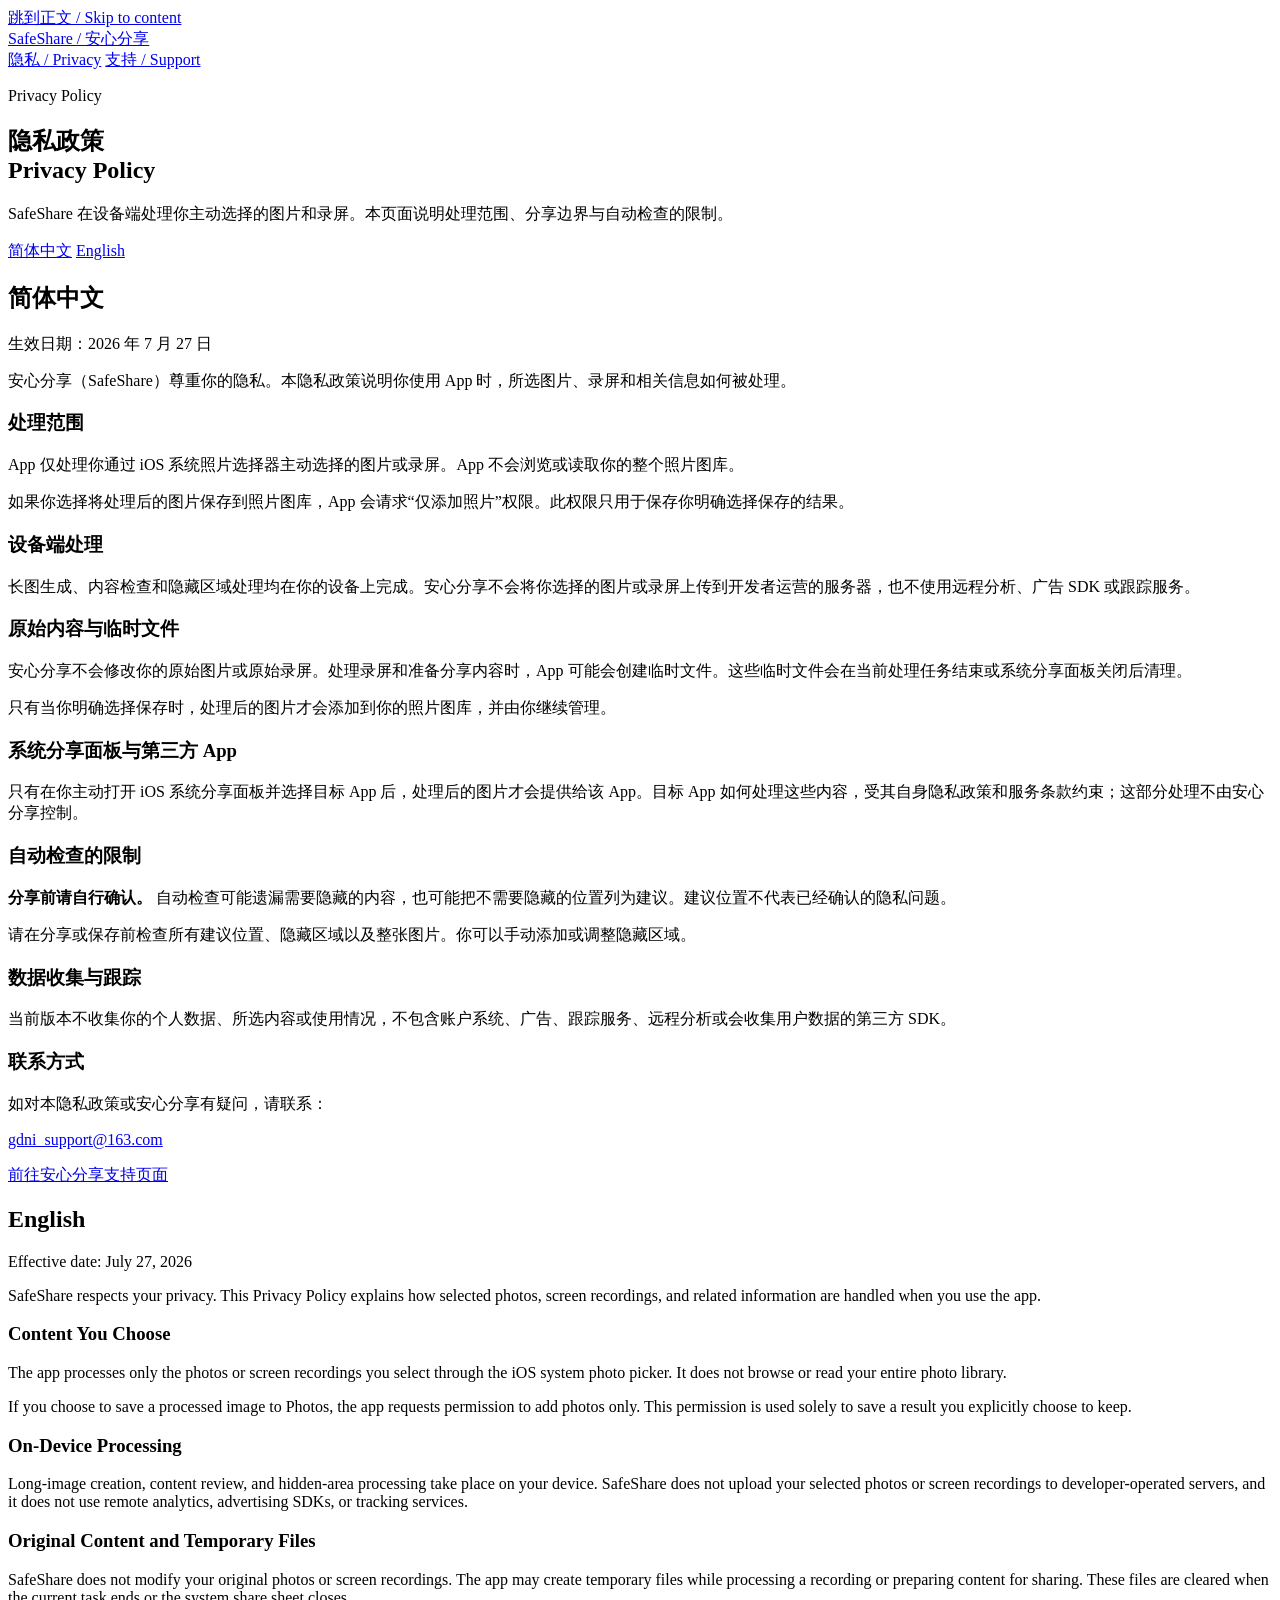
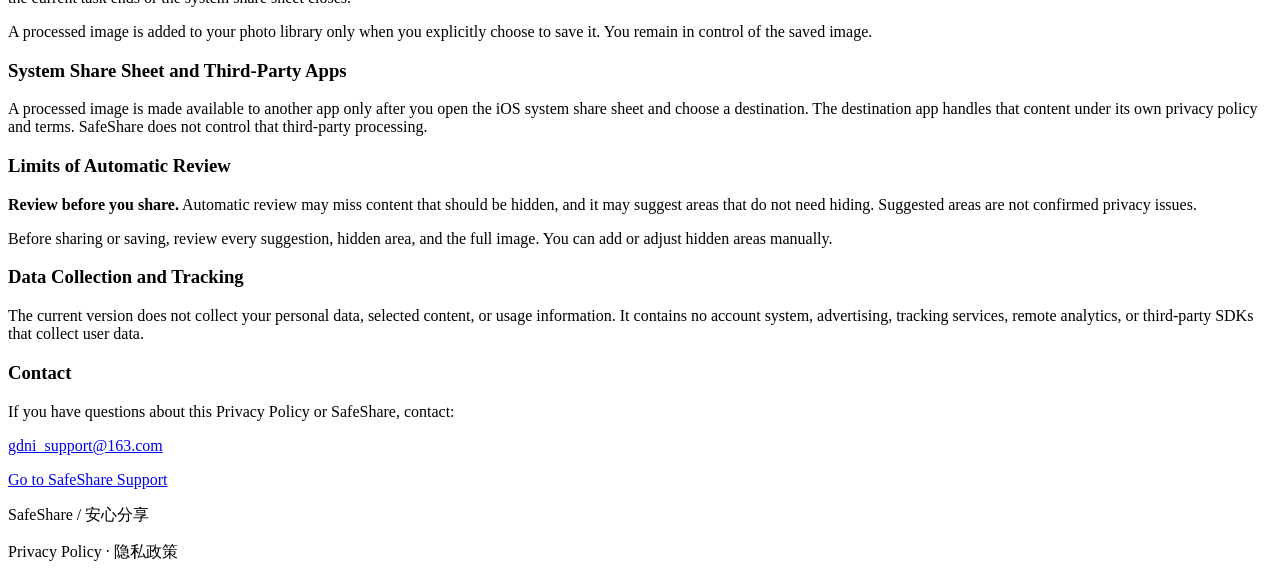
==== privacy.html @ f568a0c2 "Add bilingual privacy policy" ====
<!doctype html>
<html lang="zh-Hans">
  <head>
    <meta charset="utf-8">
    <meta name="viewport" content="width=device-width, initial-scale=1">
    <meta name="description" content="SafeShare / 安心分享隐私政策。了解所选图片与录屏如何在设备端处理。">
    <title>SafeShare Privacy Policy / 安心分享隐私政策</title>
    <link rel="stylesheet" href="assets/site.css">
  </head>
  <body>
    <a class="skip-link" href="#main">跳到正文 / Skip to content</a>
    <header class="site-header">
      <a class="brand" href="index.html">SafeShare / 安心分享</a>
      <nav class="site-nav" aria-label="站点导航 / Site navigation">
        <a href="privacy.html" aria-current="page">隐私 / Privacy</a>
        <a href="support.html">支持 / Support</a>
      </nav>
    </header>

    <main id="main">
      <section class="hero" aria-labelledby="page-title">
        <p class="eyebrow">Privacy Policy</p>
        <h1 id="page-title">隐私政策<br>Privacy Policy</h1>
        <p class="lede">SafeShare 在设备端处理你主动选择的图片和录屏。本页面说明处理范围、分享边界与自动检查的限制。</p>
        <nav class="language-nav" aria-label="选择语言 / Choose a language">
          <a href="#zh-Hans" lang="zh-Hans">简体中文</a>
          <a href="#english" lang="en">English</a>
        </nav>
      </section>

      <article class="document" id="zh-Hans" lang="zh-Hans" aria-labelledby="zh-title">
        <h2 id="zh-title">简体中文</h2>
        <p class="meta">生效日期：2026 年 7 月 27 日</p>

        <p>安心分享（SafeShare）尊重你的隐私。本隐私政策说明你使用 App 时，所选图片、录屏和相关信息如何被处理。</p>

        <h3>处理范围</h3>
        <p>App 仅处理你通过 iOS 系统照片选择器主动选择的图片或录屏。App 不会浏览或读取你的整个照片图库。</p>
        <p>如果你选择将处理后的图片保存到照片图库，App 会请求“仅添加照片”权限。此权限只用于保存你明确选择保存的结果。</p>

        <h3>设备端处理</h3>
        <p>长图生成、内容检查和隐藏区域处理均在你的设备上完成。安心分享不会将你选择的图片或录屏上传到开发者运营的服务器，也不使用远程分析、广告 SDK 或跟踪服务。</p>

        <h3>原始内容与临时文件</h3>
        <p>安心分享不会修改你的原始图片或原始录屏。处理录屏和准备分享内容时，App 可能会创建临时文件。这些临时文件会在当前处理任务结束或系统分享面板关闭后清理。</p>
        <p>只有当你明确选择保存时，处理后的图片才会添加到你的照片图库，并由你继续管理。</p>

        <h3>系统分享面板与第三方 App</h3>
        <p>只有在你主动打开 iOS 系统分享面板并选择目标 App 后，处理后的图片才会提供给该 App。目标 App 如何处理这些内容，受其自身隐私政策和服务条款约束；这部分处理不由安心分享控制。</p>

        <h3>自动检查的限制</h3>
        <div class="notice">
          <strong>分享前请自行确认。</strong> 自动检查可能遗漏需要隐藏的内容，也可能把不需要隐藏的位置列为建议。建议位置不代表已经确认的隐私问题。
        </div>
        <p>请在分享或保存前检查所有建议位置、隐藏区域以及整张图片。你可以手动添加或调整隐藏区域。</p>

        <h3>数据收集与跟踪</h3>
        <p>当前版本不收集你的个人数据、所选内容或使用情况，不包含账户系统、广告、跟踪服务、远程分析或会收集用户数据的第三方 SDK。</p>

        <h3>联系方式</h3>
        <p>如对本隐私政策或安心分享有疑问，请联系：</p>
        <p><a href="mailto:gdni_support@163.com">gdni_support@163.com</a></p>
        <p><a href="support.html#zh-Hans">前往安心分享支持页面</a></p>
      </article>

      <article class="document" id="english" lang="en" aria-labelledby="en-title">
        <h2 id="en-title">English</h2>
        <p class="meta">Effective date: July 27, 2026</p>

        <p>SafeShare respects your privacy. This Privacy Policy explains how selected photos, screen recordings, and related information are handled when you use the app.</p>

        <h3>Content You Choose</h3>
        <p>The app processes only the photos or screen recordings you select through the iOS system photo picker. It does not browse or read your entire photo library.</p>
        <p>If you choose to save a processed image to Photos, the app requests permission to add photos only. This permission is used solely to save a result you explicitly choose to keep.</p>

        <h3>On-Device Processing</h3>
        <p>Long-image creation, content review, and hidden-area processing take place on your device. SafeShare does not upload your selected photos or screen recordings to developer-operated servers, and it does not use remote analytics, advertising SDKs, or tracking services.</p>

        <h3>Original Content and Temporary Files</h3>
        <p>SafeShare does not modify your original photos or screen recordings. The app may create temporary files while processing a recording or preparing content for sharing. These files are cleared when the current task ends or the system share sheet closes.</p>
        <p>A processed image is added to your photo library only when you explicitly choose to save it. You remain in control of the saved image.</p>

        <h3>System Share Sheet and Third-Party Apps</h3>
        <p>A processed image is made available to another app only after you open the iOS system share sheet and choose a destination. The destination app handles that content under its own privacy policy and terms. SafeShare does not control that third-party processing.</p>

        <h3>Limits of Automatic Review</h3>
        <div class="notice">
          <strong>Review before you share.</strong> Automatic review may miss content that should be hidden, and it may suggest areas that do not need hiding. Suggested areas are not confirmed privacy issues.
        </div>
        <p>Before sharing or saving, review every suggestion, hidden area, and the full image. You can add or adjust hidden areas manually.</p>

        <h3>Data Collection and Tracking</h3>
        <p>The current version does not collect your personal data, selected content, or usage information. It contains no account system, advertising, tracking services, remote analytics, or third-party SDKs that collect user data.</p>

        <h3>Contact</h3>
        <p>If you have questions about this Privacy Policy or SafeShare, contact:</p>
        <p><a href="mailto:gdni_support@163.com">gdni_support@163.com</a></p>
        <p><a href="support.html#english">Go to SafeShare Support</a></p>
      </article>
    </main>

    <footer class="site-footer">
      <p>SafeShare / 安心分享</p>
      <p>Privacy Policy · 隐私政策</p>
    </footer>
  </body>
</html>
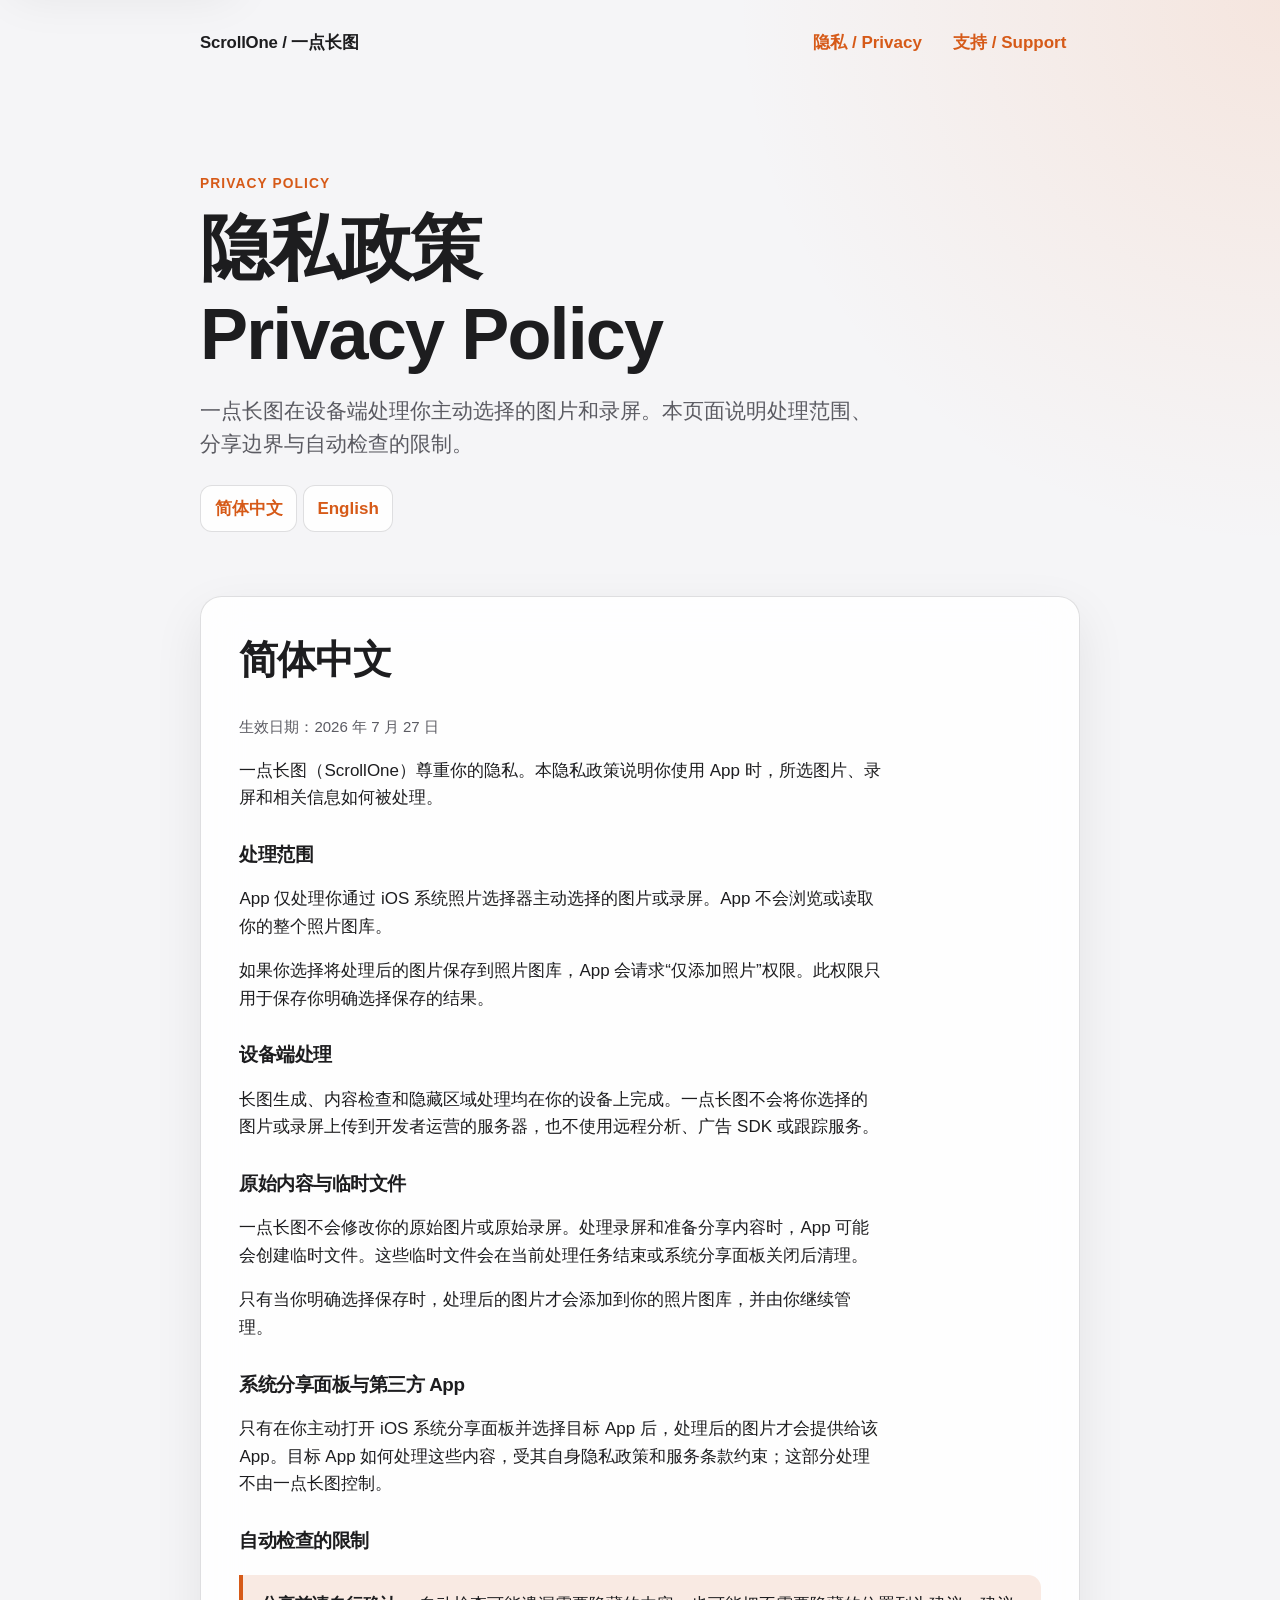
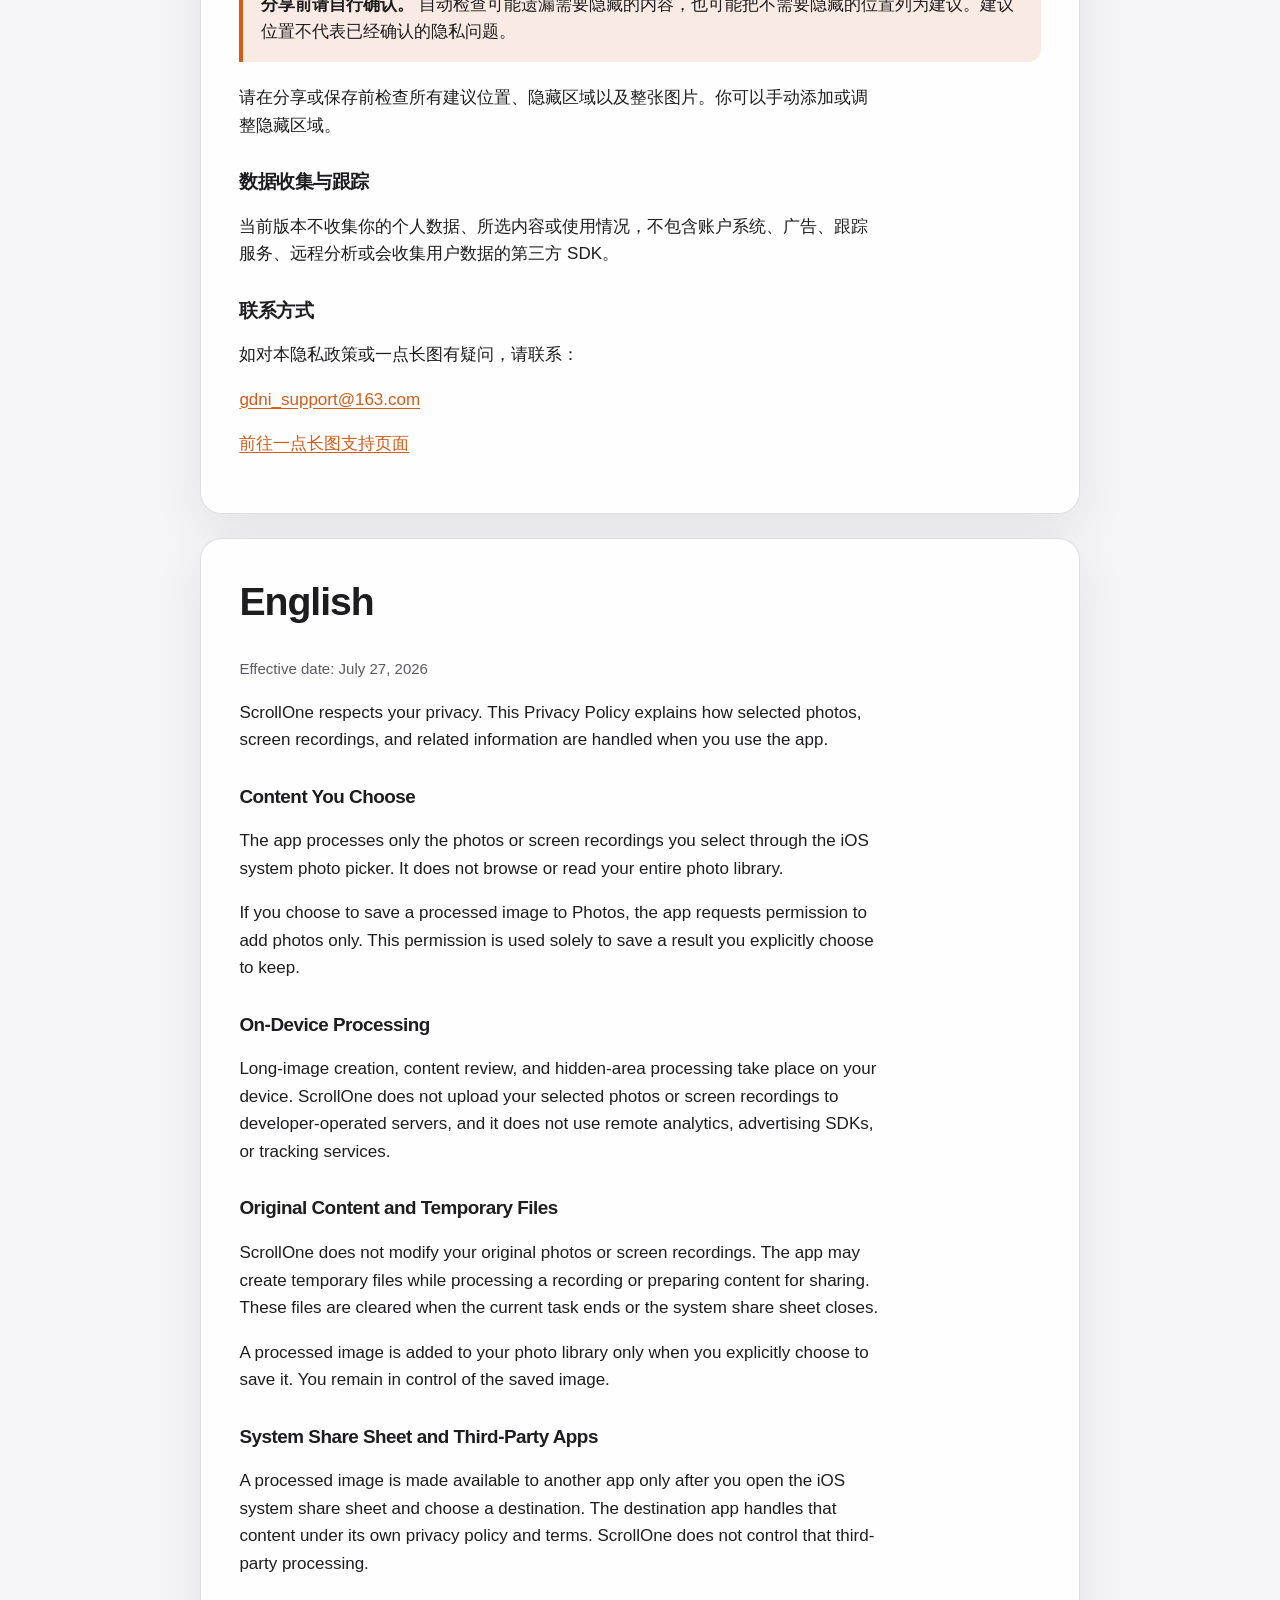
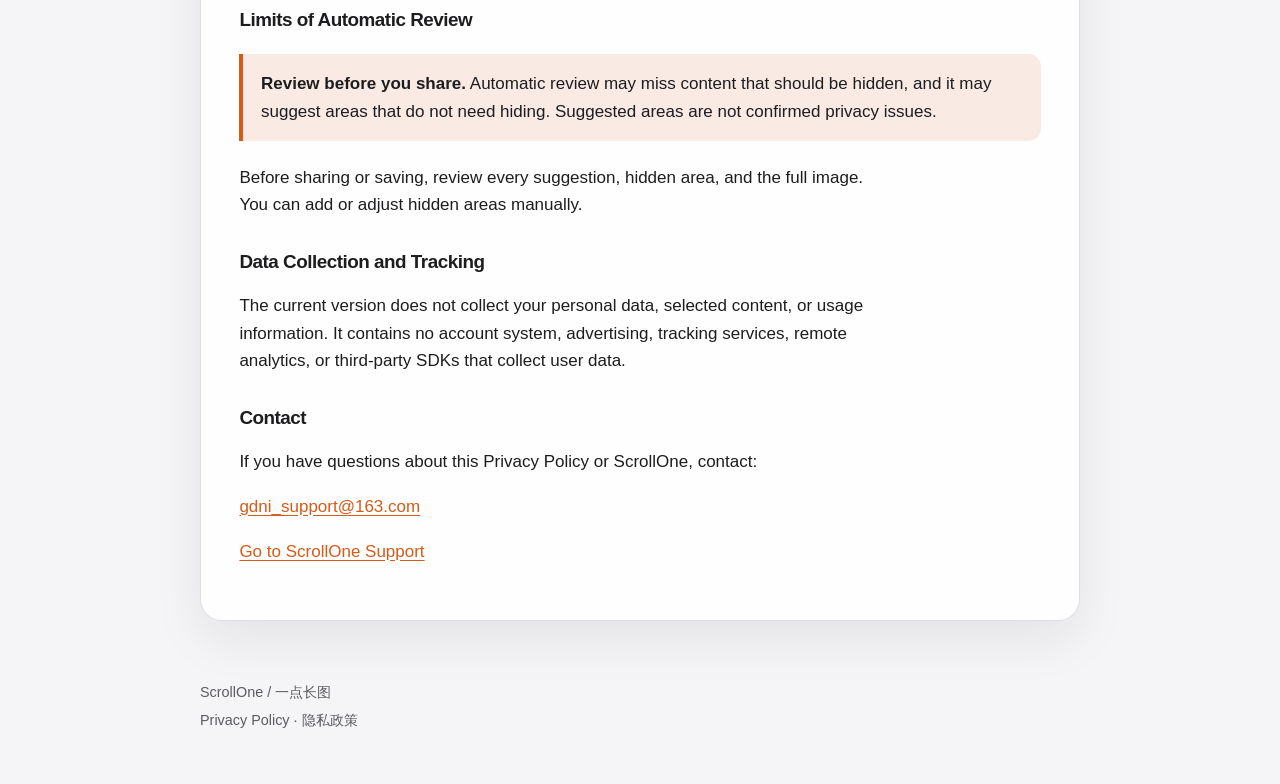
==== commit 5e71be9b: "Migrate public web brand to ScrollOne" ====
--- a/privacy.html
+++ b/privacy.html
@@ -3,14 +3,20 @@
   <head>
     <meta charset="utf-8">
     <meta name="viewport" content="width=device-width, initial-scale=1">
-    <meta name="description" content="SafeShare / 安心分享隐私政策。了解所选图片与录屏如何在设备端处理。">
-    <title>SafeShare Privacy Policy / 安心分享隐私政策</title>
+    <meta name="description" content="ScrollOne / 一点长图隐私政策。了解所选图片与录屏如何在设备端处理。">
+    <meta property="og:type" content="website">
+    <meta property="og:site_name" content="ScrollOne / 一点长图">
+    <meta property="og:title" content="ScrollOne Privacy Policy / 一点长图隐私政策">
+    <meta property="og:description" content="了解一点长图 / ScrollOne 如何在设备端处理你选择的图片与录屏。">
+    <meta property="og:url" content="https://zhangyiconge6.github.io/safeshare-support/privacy.html">
+    <title>ScrollOne Privacy Policy / 一点长图隐私政策</title>
+    <link rel="canonical" href="https://zhangyiconge6.github.io/safeshare-support/privacy.html">
     <link rel="stylesheet" href="assets/site.css">
   </head>
   <body>
     <a class="skip-link" href="#main">跳到正文 / Skip to content</a>
     <header class="site-header">
-      <a class="brand" href="index.html">SafeShare / 安心分享</a>
+      <a class="brand" href="index.html">ScrollOne / 一点长图</a>
       <nav class="site-nav" aria-label="站点导航 / Site navigation">
         <a href="privacy.html" aria-current="page">隐私 / Privacy</a>
         <a href="support.html">支持 / Support</a>
@@ -21,7 +27,7 @@
       <section class="hero" aria-labelledby="page-title">
         <p class="eyebrow">Privacy Policy</p>
         <h1 id="page-title">隐私政策<br>Privacy Policy</h1>
-        <p class="lede">SafeShare 在设备端处理你主动选择的图片和录屏。本页面说明处理范围、分享边界与自动检查的限制。</p>
+        <p class="lede">一点长图在设备端处理你主动选择的图片和录屏。本页面说明处理范围、分享边界与自动检查的限制。</p>
         <nav class="language-nav" aria-label="选择语言 / Choose a language">
           <a href="#zh-Hans" lang="zh-Hans">简体中文</a>
           <a href="#english" lang="en">English</a>
@@ -32,21 +38,21 @@
         <h2 id="zh-title">简体中文</h2>
         <p class="meta">生效日期：2026 年 7 月 27 日</p>
 
-        <p>安心分享（SafeShare）尊重你的隐私。本隐私政策说明你使用 App 时，所选图片、录屏和相关信息如何被处理。</p>
+        <p>一点长图（ScrollOne）尊重你的隐私。本隐私政策说明你使用 App 时，所选图片、录屏和相关信息如何被处理。</p>
 
         <h3>处理范围</h3>
         <p>App 仅处理你通过 iOS 系统照片选择器主动选择的图片或录屏。App 不会浏览或读取你的整个照片图库。</p>
         <p>如果你选择将处理后的图片保存到照片图库，App 会请求“仅添加照片”权限。此权限只用于保存你明确选择保存的结果。</p>
 
         <h3>设备端处理</h3>
-        <p>长图生成、内容检查和隐藏区域处理均在你的设备上完成。安心分享不会将你选择的图片或录屏上传到开发者运营的服务器，也不使用远程分析、广告 SDK 或跟踪服务。</p>
+        <p>长图生成、内容检查和隐藏区域处理均在你的设备上完成。一点长图不会将你选择的图片或录屏上传到开发者运营的服务器，也不使用远程分析、广告 SDK 或跟踪服务。</p>
 
         <h3>原始内容与临时文件</h3>
-        <p>安心分享不会修改你的原始图片或原始录屏。处理录屏和准备分享内容时，App 可能会创建临时文件。这些临时文件会在当前处理任务结束或系统分享面板关闭后清理。</p>
+        <p>一点长图不会修改你的原始图片或原始录屏。处理录屏和准备分享内容时，App 可能会创建临时文件。这些临时文件会在当前处理任务结束或系统分享面板关闭后清理。</p>
         <p>只有当你明确选择保存时，处理后的图片才会添加到你的照片图库，并由你继续管理。</p>
 
         <h3>系统分享面板与第三方 App</h3>
-        <p>只有在你主动打开 iOS 系统分享面板并选择目标 App 后，处理后的图片才会提供给该 App。目标 App 如何处理这些内容，受其自身隐私政策和服务条款约束；这部分处理不由安心分享控制。</p>
+        <p>只有在你主动打开 iOS 系统分享面板并选择目标 App 后，处理后的图片才会提供给该 App。目标 App 如何处理这些内容，受其自身隐私政策和服务条款约束；这部分处理不由一点长图控制。</p>
 
         <h3>自动检查的限制</h3>
         <div class="notice">
@@ -58,30 +64,30 @@
         <p>当前版本不收集你的个人数据、所选内容或使用情况，不包含账户系统、广告、跟踪服务、远程分析或会收集用户数据的第三方 SDK。</p>
 
         <h3>联系方式</h3>
-        <p>如对本隐私政策或安心分享有疑问，请联系：</p>
+        <p>如对本隐私政策或一点长图有疑问，请联系：</p>
         <p><a href="mailto:gdni_support@163.com">gdni_support@163.com</a></p>
-        <p><a href="support.html#zh-Hans">前往安心分享支持页面</a></p>
+        <p><a href="support.html#zh-Hans">前往一点长图支持页面</a></p>
       </article>
 
       <article class="document" id="english" lang="en" aria-labelledby="en-title">
         <h2 id="en-title">English</h2>
         <p class="meta">Effective date: July 27, 2026</p>
 
-        <p>SafeShare respects your privacy. This Privacy Policy explains how selected photos, screen recordings, and related information are handled when you use the app.</p>
+        <p>ScrollOne respects your privacy. This Privacy Policy explains how selected photos, screen recordings, and related information are handled when you use the app.</p>
 
         <h3>Content You Choose</h3>
         <p>The app processes only the photos or screen recordings you select through the iOS system photo picker. It does not browse or read your entire photo library.</p>
         <p>If you choose to save a processed image to Photos, the app requests permission to add photos only. This permission is used solely to save a result you explicitly choose to keep.</p>
 
         <h3>On-Device Processing</h3>
-        <p>Long-image creation, content review, and hidden-area processing take place on your device. SafeShare does not upload your selected photos or screen recordings to developer-operated servers, and it does not use remote analytics, advertising SDKs, or tracking services.</p>
+        <p>Long-image creation, content review, and hidden-area processing take place on your device. ScrollOne does not upload your selected photos or screen recordings to developer-operated servers, and it does not use remote analytics, advertising SDKs, or tracking services.</p>
 
         <h3>Original Content and Temporary Files</h3>
-        <p>SafeShare does not modify your original photos or screen recordings. The app may create temporary files while processing a recording or preparing content for sharing. These files are cleared when the current task ends or the system share sheet closes.</p>
+        <p>ScrollOne does not modify your original photos or screen recordings. The app may create temporary files while processing a recording or preparing content for sharing. These files are cleared when the current task ends or the system share sheet closes.</p>
         <p>A processed image is added to your photo library only when you explicitly choose to save it. You remain in control of the saved image.</p>
 
         <h3>System Share Sheet and Third-Party Apps</h3>
-        <p>A processed image is made available to another app only after you open the iOS system share sheet and choose a destination. The destination app handles that content under its own privacy policy and terms. SafeShare does not control that third-party processing.</p>
+        <p>A processed image is made available to another app only after you open the iOS system share sheet and choose a destination. The destination app handles that content under its own privacy policy and terms. ScrollOne does not control that third-party processing.</p>
 
         <h3>Limits of Automatic Review</h3>
         <div class="notice">
@@ -93,14 +99,14 @@
         <p>The current version does not collect your personal data, selected content, or usage information. It contains no account system, advertising, tracking services, remote analytics, or third-party SDKs that collect user data.</p>
 
         <h3>Contact</h3>
-        <p>If you have questions about this Privacy Policy or SafeShare, contact:</p>
+        <p>If you have questions about this Privacy Policy or ScrollOne, contact:</p>
         <p><a href="mailto:gdni_support@163.com">gdni_support@163.com</a></p>
-        <p><a href="support.html#english">Go to SafeShare Support</a></p>
+        <p><a href="support.html#english">Go to ScrollOne Support</a></p>
       </article>
     </main>
 
     <footer class="site-footer">
-      <p>SafeShare / 安心分享</p>
+      <p>ScrollOne / 一点长图</p>
       <p>Privacy Policy · 隐私政策</p>
     </footer>
   </body>
--- a/assets/site.css
+++ b/assets/site.css
@@ -0,0 +1,312 @@
+:root {
+  color-scheme: light dark;
+  --page: #f5f5f7;
+  --surface: rgba(255, 255, 255, 0.88);
+  --surface-strong: #ffffff;
+  --text: #1d1d1f;
+  --secondary: #5b5b62;
+  --line: rgba(60, 60, 67, 0.16);
+  --accent: #d65a18;
+  --accent-soft: rgba(214, 90, 24, 0.12);
+  --warning: #8a4b08;
+  --warning-surface: #fff4df;
+  --shadow: 0 18px 50px rgba(24, 24, 27, 0.08);
+  font-family: -apple-system, BlinkMacSystemFont, "SF Pro Text", "Helvetica Neue", Arial, sans-serif;
+}
+
+* {
+  box-sizing: border-box;
+}
+
+html {
+  scroll-behavior: smooth;
+}
+
+body {
+  margin: 0;
+  background:
+    radial-gradient(circle at top right, rgba(244, 134, 73, 0.14), transparent 34rem),
+    var(--page);
+  color: var(--text);
+  font-size: 17px;
+  line-height: 1.62;
+}
+
+a {
+  color: var(--accent);
+  text-underline-offset: 0.16em;
+}
+
+a:hover {
+  text-decoration-thickness: 2px;
+}
+
+a:focus-visible,
+button:focus-visible {
+  outline: 3px solid var(--accent);
+  outline-offset: 3px;
+}
+
+.skip-link {
+  position: fixed;
+  z-index: 20;
+  top: 0.75rem;
+  left: 0.75rem;
+  min-height: 44px;
+  padding: 0.55rem 0.85rem;
+  transform: translateY(-180%);
+  border-radius: 0.7rem;
+  background: var(--surface-strong);
+  box-shadow: var(--shadow);
+}
+
+.skip-link:focus {
+  transform: translateY(0);
+}
+
+.site-header,
+.site-footer,
+main {
+  width: min(100% - 2rem, 880px);
+  margin-inline: auto;
+}
+
+.site-header {
+  display: flex;
+  align-items: center;
+  justify-content: space-between;
+  gap: 1rem;
+  padding-block: 1.25rem;
+}
+
+.brand {
+  color: var(--text);
+  font-size: 1.05rem;
+  font-weight: 700;
+  letter-spacing: -0.01em;
+  text-decoration: none;
+}
+
+.site-nav {
+  display: flex;
+  flex-wrap: wrap;
+  gap: 0.25rem;
+}
+
+.site-nav a,
+.language-nav a,
+.button-link {
+  display: inline-flex;
+  min-height: 44px;
+  align-items: center;
+  justify-content: center;
+  padding: 0.55rem 0.85rem;
+  border-radius: 0.75rem;
+  font-weight: 600;
+  text-decoration: none;
+}
+
+.site-nav a:hover,
+.language-nav a:hover {
+  background: var(--accent-soft);
+}
+
+.hero {
+  padding: clamp(2.75rem, 8vw, 5.5rem) 0 clamp(2rem, 6vw, 4rem);
+}
+
+.eyebrow {
+  margin: 0 0 0.6rem;
+  color: var(--accent);
+  font-size: 0.86rem;
+  font-weight: 700;
+  letter-spacing: 0.08em;
+  text-transform: uppercase;
+}
+
+h1,
+h2,
+h3 {
+  line-height: 1.2;
+  letter-spacing: -0.026em;
+}
+
+h1 {
+  max-width: 17ch;
+  margin: 0;
+  font-size: clamp(2.25rem, 8vw, 4.5rem);
+}
+
+.lede {
+  max-width: 42rem;
+  margin: 1rem 0 0;
+  color: var(--secondary);
+  font-size: clamp(1.05rem, 2.8vw, 1.3rem);
+}
+
+.language-nav {
+  display: flex;
+  flex-wrap: wrap;
+  gap: 0.35rem;
+  margin-top: 1.5rem;
+}
+
+.language-nav a {
+  border: 1px solid var(--line);
+  background: var(--surface);
+}
+
+.document,
+.panel {
+  margin-bottom: 1.5rem;
+  padding: clamp(1.25rem, 4vw, 2.4rem);
+  border: 1px solid var(--line);
+  border-radius: 1.35rem;
+  background: var(--surface);
+  box-shadow: var(--shadow);
+  backdrop-filter: blur(22px);
+  -webkit-backdrop-filter: blur(22px);
+}
+
+.document:target {
+  border-color: rgba(214, 90, 24, 0.5);
+}
+
+.document h2 {
+  margin-top: 0;
+  font-size: clamp(1.75rem, 5vw, 2.45rem);
+}
+
+.document h3 {
+  margin-top: 2rem;
+  font-size: 1.18rem;
+}
+
+.document h4 {
+  margin: 1.4rem 0 0.3rem;
+  font-size: 1rem;
+}
+
+.document p,
+.document li {
+  max-width: 68ch;
+}
+
+.document ul,
+.document ol {
+  padding-left: 1.35rem;
+}
+
+.meta {
+  color: var(--secondary);
+  font-size: 0.94rem;
+}
+
+.notice {
+  margin: 1.4rem 0;
+  padding: 1rem 1.1rem;
+  border-left: 4px solid var(--accent);
+  border-radius: 0 0.8rem 0.8rem 0;
+  background: var(--accent-soft);
+}
+
+.placeholder {
+  display: inline-block;
+  padding: 0.1rem 0.4rem;
+  border-radius: 0.35rem;
+  background: var(--warning-surface);
+  color: var(--warning);
+  font-family: ui-monospace, "SFMono-Regular", Menlo, monospace;
+  font-size: 0.88em;
+  font-weight: 700;
+}
+
+.actions {
+  display: flex;
+  flex-wrap: wrap;
+  gap: 0.7rem;
+  margin-top: 1.5rem;
+}
+
+.button-link {
+  background: var(--accent);
+  color: #ffffff;
+}
+
+.button-link.secondary {
+  border: 1px solid var(--line);
+  background: transparent;
+  color: var(--accent);
+}
+
+.site-footer {
+  padding: 2rem 0 3rem;
+  color: var(--secondary);
+  font-size: 0.9rem;
+}
+
+.site-footer p {
+  margin: 0.25rem 0;
+}
+
+@media (max-width: 620px) {
+  .site-header {
+    align-items: flex-start;
+    flex-direction: column;
+  }
+
+  .site-nav {
+    width: 100%;
+  }
+
+  .site-nav a {
+    flex: 1 1 auto;
+  }
+
+  .document,
+  .panel {
+    border-radius: 1rem;
+  }
+}
+
+@media (prefers-reduced-motion: reduce) {
+  html {
+    scroll-behavior: auto;
+  }
+}
+
+@media (prefers-color-scheme: dark) {
+  :root {
+    --page: #111113;
+    --surface: rgba(31, 31, 34, 0.9);
+    --surface-strong: #242428;
+    --text: #f5f5f7;
+    --secondary: #b2b2ba;
+    --line: rgba(235, 235, 245, 0.18);
+    --accent: #ff9a61;
+    --accent-soft: rgba(255, 154, 97, 0.14);
+    --warning: #ffd18f;
+    --warning-surface: rgba(171, 102, 16, 0.26);
+    --shadow: none;
+  }
+}
+
+@media print {
+  body {
+    background: #ffffff;
+    color: #000000;
+  }
+
+  .site-header,
+  .language-nav,
+  .site-footer,
+  .skip-link {
+    display: none;
+  }
+
+  .document {
+    break-inside: avoid;
+    border: 0;
+    box-shadow: none;
+  }
+}
